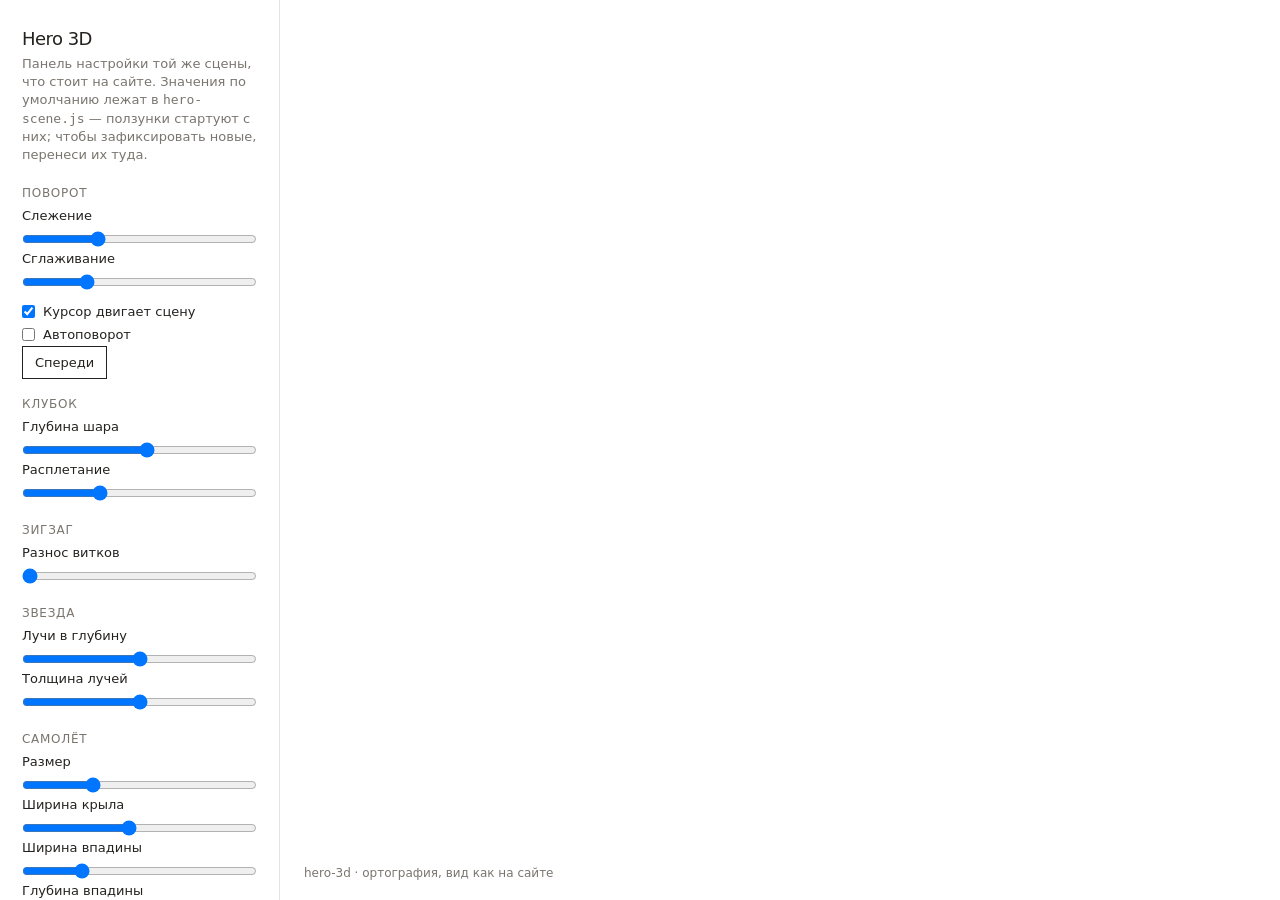
==== hero-3d/index.html @ f41b61de "Replace the desktop hero drawing with a 3D scene that tilts with the cursor. Co-authored-by: Cursor " ====
<!DOCTYPE html>
<html lang="ru">
<head>
    <meta charset="utf-8">
    <meta name="viewport" content="width=device-width, initial-scale=1.0">
    <title>Hero 3D — настройка</title>
    <style>
        :root {
            --ink: #24221f;
            --bg: #ffffff;
            --muted: #7a756e;
            --line: #e6e2dc;
        }
        * { box-sizing: border-box; margin: 0; padding: 0; }
        html, body { height: 100%; }
        body {
            font-family: "Formular Neutral", system-ui, -apple-system, sans-serif;
            background: var(--bg);
            color: var(--ink);
            display: grid;
            grid-template-columns: 280px 1fr;
            min-height: 100%;
        }
        aside {
            border-right: 1px solid var(--line);
            padding: 28px 22px 40px;
            overflow-y: auto;
        }
        h1 {
            font-size: 18px;
            font-weight: 400;
            letter-spacing: -0.03em;
            margin-bottom: 6px;
        }
        .hint {
            font-size: 13px;
            color: var(--muted);
            line-height: 1.4;
            margin-bottom: 22px;
        }
        fieldset {
            border: 0;
            margin-bottom: 18px;
        }
        legend {
            font-size: 12px;
            text-transform: uppercase;
            letter-spacing: 0.06em;
            color: var(--muted);
            margin-bottom: 8px;
        }
        label.row {
            display: grid;
            grid-template-columns: 1fr auto;
            gap: 8px;
            align-items: center;
            font-size: 13px;
            margin-bottom: 8px;
        }
        label.row span.val {
            font-variant-numeric: tabular-nums;
            color: var(--muted);
            min-width: 36px;
            text-align: right;
        }
        input[type="range"] { width: 100%; }
        .checks { display: flex; flex-direction: column; gap: 8px; font-size: 13px; }
        .checks label { display: flex; gap: 8px; align-items: center; cursor: pointer; }
        button {
            appearance: none;
            border: 1px solid var(--ink);
            background: transparent;
            color: var(--ink);
            font: inherit;
            font-size: 13px;
            padding: 8px 12px;
            cursor: pointer;
            margin-right: 6px;
            margin-top: 4px;
        }
        button:hover { background: var(--ink); color: var(--bg); }
        #view {
            position: relative;
            min-height: 100%;
            background: var(--bg);
        }
        canvas { display: block; width: 100%; height: 100%; }
        #overlay-note {
            position: absolute;
            left: 24px;
            bottom: 20px;
            font-size: 12px;
            color: var(--muted);
            pointer-events: none;
        }
    </style>
</head>
<body>
    <aside>
        <h1>Hero 3D</h1>
        <p class="hint">Панель настройки той же сцены, что стоит на сайте. Значения по умолчанию лежат в <code>hero-scene.js</code> — ползунки стартуют с них; чтобы зафиксировать новые, перенеси их туда.</p>

        <fieldset>
            <legend>Поворот</legend>
            <label class="row">Слежение <span class="val" id="v-follow"></span></label>
            <input id="follow" type="range" min="0" max="45" step="0.5" value="14">
            <label class="row">Сглаживание <span class="val" id="v-ease"></span></label>
            <input id="ease" type="range" min="0.02" max="0.25" step="0.01" value="0.08">
            <div class="checks" style="margin-top:10px">
                <label><input id="followOn" type="checkbox" checked> Курсор двигает сцену</label>
                <label><input id="autoSpin" type="checkbox"> Автоповорот</label>
            </div>
            <button id="reset" type="button">Спереди</button>
        </fieldset>

        <fieldset>
            <legend>Клубок</legend>
            <label class="row">Глубина шара <span class="val" id="v-ballDepth"></span></label>
            <input id="ballDepth" type="range" min="0" max="1.5" step="0.05" value="0.8">
            <label class="row">Расплетание <span class="val" id="v-ballTwist"></span></label>
            <input id="ballTwist" type="range" min="0" max="0.5" step="0.01" value="0.16">
        </fieldset>

        <fieldset>
            <legend>Зигзаг</legend>
            <label class="row">Разнос витков <span class="val" id="v-zig"></span></label>
            <input id="zig" type="range" min="0" max="80" step="1" value="0">
        </fieldset>

        <fieldset>
            <legend>Звезда</legend>
            <label class="row">Лучи в глубину <span class="val" id="v-starDepth"></span></label>
            <input id="starDepth" type="range" min="0.4" max="1.6" step="0.05" value="1">
            <label class="row">Толщина лучей <span class="val" id="v-starThick"></span></label>
            <input id="starThick" type="range" min="2" max="10" step="0.5" value="6">
        </fieldset>

        <fieldset>
            <legend>Самолёт</legend>
            <label class="row">Размер <span class="val" id="v-size"></span></label>
            <input id="size" type="range" min="0.6" max="2" step="0.05" value="1">
            <label class="row">Ширина крыла <span class="val" id="v-wingW"></span></label>
            <input id="wingW" type="range" min="0.1" max="0.9" step="0.01" value="0.46">
            <label class="row">Ширина впадины <span class="val" id="v-valleyW"></span></label>
            <input id="valleyW" type="range" min="0.02" max="0.4" step="0.01" value="0.11">
            <label class="row">Глубина впадины <span class="val" id="v-valleyH"></span></label>
            <input id="valleyH" type="range" min="0.05" max="0.6" step="0.01" value="0.23">
            <label class="row">Отступ от линии <span class="val" id="v-gap"></span></label>
            <input id="gap" type="range" min="0" max="60" step="1" value="14">
        </fieldset>

        <fieldset>
            <legend>Ракурс самолёта</legend>
            <label class="row">Поворот <span class="val" id="v-yaw"></span></label>
            <input id="yaw" type="range" min="-45" max="45" step="1" value="0">
            <label class="row">Хвост ниже <span class="val" id="v-pitch"></span></label>
            <input id="pitch" type="range" min="-45" max="45" step="1" value="0">
            <label class="row">Крен <span class="val" id="v-roll"></span></label>
            <input id="roll" type="range" min="-45" max="45" step="1" value="0">
        </fieldset>

        <fieldset>
            <legend>Линия</legend>
            <label class="row">Толщина <span class="val" id="v-width"></span></label>
            <input id="width" type="range" min="1" max="8" step="0.25" value="3">
        </fieldset>

        <fieldset>
            <legend>Сверка</legend>
            <div class="checks">
                <label><input id="overlay" type="checkbox"> Исходник поверх</label>
                <label><input id="edges" type="checkbox"> Рёбра сеток</label>
            </div>
            <label class="row">Прозрачность исходника <span class="val" id="v-overlayOp"></span></label>
            <input id="overlayOp" type="range" min="0" max="1" step="0.05" value="0.45">
        </fieldset>
    </aside>
    <div id="view">
        <div id="overlay-note">hero-3d · ортография, вид как на сайте</div>
    </div>
    <script type="importmap">
    {
        "imports": {
            "three": "./vendor/three.module.min.js",
            "three/addons/": "./vendor/addons/"
        }
    }
    </script>
    <script type="module" src="scene.js"></script>
</body>
</html>
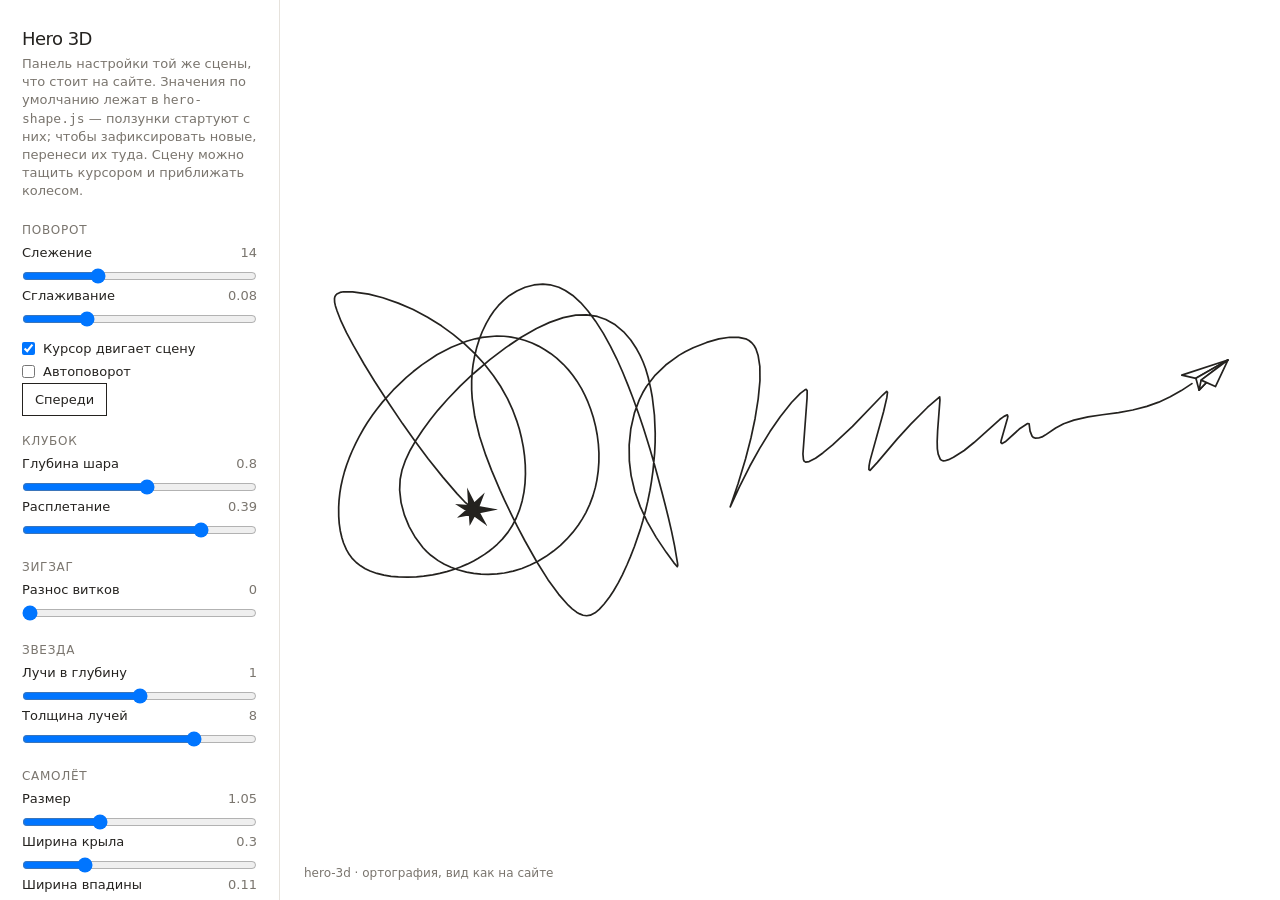
==== commit 2f43854a: "Draw the hero as SVG so it appears with the page instead of waiting on WebGL. Co-authored-by: Cursor" ====
--- a/hero-3d/index.html
+++ b/hero-3d/index.html
@@ -84,7 +84,7 @@
             min-height: 100%;
             background: var(--bg);
         }
-        canvas { display: block; width: 100%; height: 100%; }
+        #view svg { display: block; width: 100%; height: 100%; touch-action: none; }
         #overlay-note {
             position: absolute;
             left: 24px;
@@ -98,7 +98,7 @@
 <body>
     <aside>
         <h1>Hero 3D</h1>
-        <p class="hint">Панель настройки той же сцены, что стоит на сайте. Значения по умолчанию лежат в <code>hero-scene.js</code> — ползунки стартуют с них; чтобы зафиксировать новые, перенеси их туда.</p>
+        <p class="hint">Панель настройки той же сцены, что стоит на сайте. Значения по умолчанию лежат в <code>hero-shape.js</code> — ползунки стартуют с них; чтобы зафиксировать новые, перенеси их туда. Сцену можно тащить курсором и приближать колесом.</p>
 
         <fieldset>
             <legend>Поворот</legend>
@@ -169,7 +169,6 @@
             <legend>Сверка</legend>
             <div class="checks">
                 <label><input id="overlay" type="checkbox"> Исходник поверх</label>
-                <label><input id="edges" type="checkbox"> Рёбра сеток</label>
             </div>
             <label class="row">Прозрачность исходника <span class="val" id="v-overlayOp"></span></label>
             <input id="overlayOp" type="range" min="0" max="1" step="0.05" value="0.45">
@@ -178,14 +177,6 @@
     <div id="view">
         <div id="overlay-note">hero-3d · ортография, вид как на сайте</div>
     </div>
-    <script type="importmap">
-    {
-        "imports": {
-            "three": "./vendor/three.module.min.js",
-            "three/addons/": "./vendor/addons/"
-        }
-    }
-    </script>
     <script type="module" src="scene.js"></script>
 </body>
 </html>
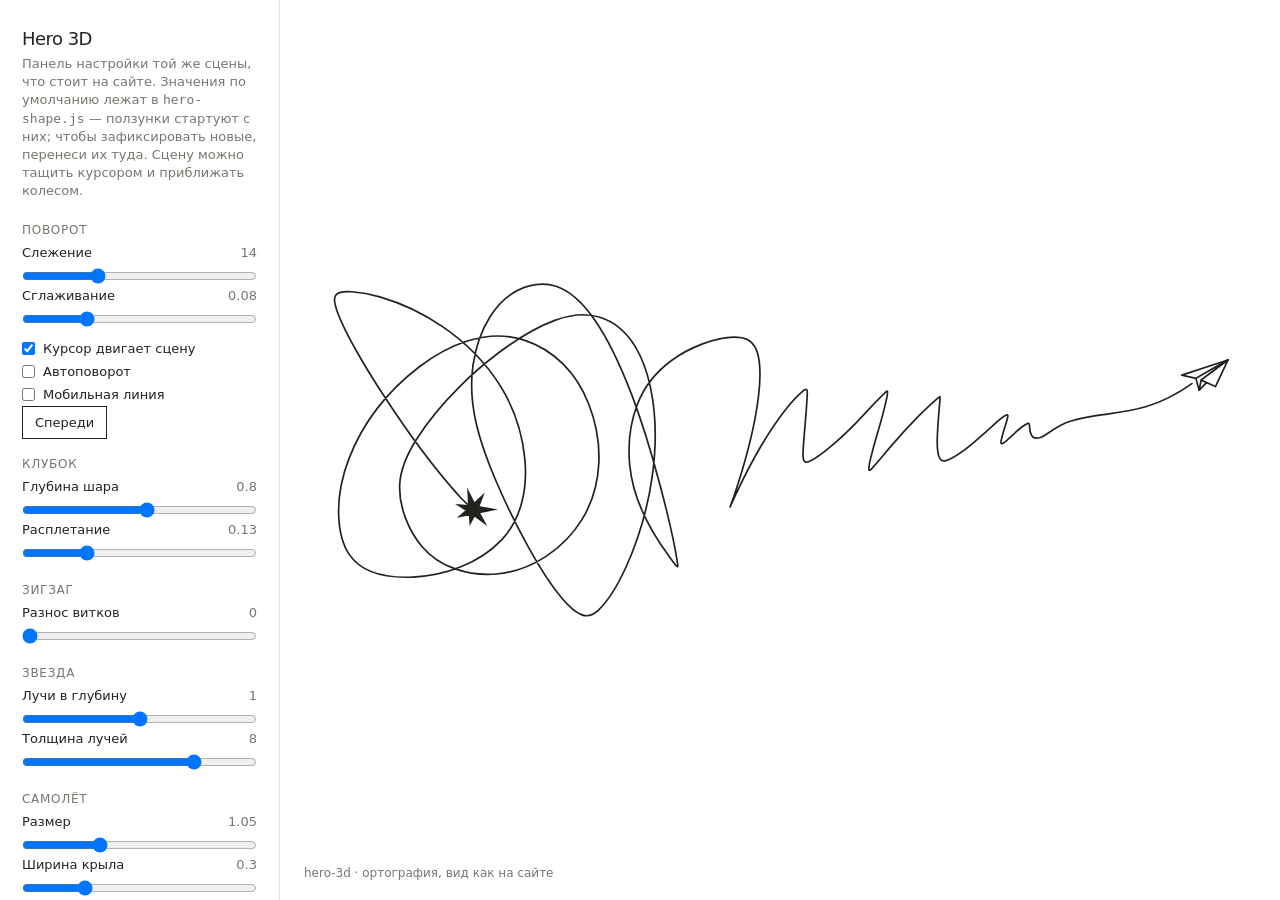
==== commit 10e4ecc5: "Ship a 3D mobile hero that follows the phone, and paint its rest pose with the HTML. The compressed " ====
--- a/hero-3d/index.html
+++ b/hero-3d/index.html
@@ -109,6 +109,7 @@
             <div class="checks" style="margin-top:10px">
                 <label><input id="followOn" type="checkbox" checked> Курсор двигает сцену</label>
                 <label><input id="autoSpin" type="checkbox"> Автоповорот</label>
+                <label><input id="mobileLayout" type="checkbox"> Мобильная линия</label>
             </div>
             <button id="reset" type="button">Спереди</button>
         </fieldset>
@@ -118,7 +119,7 @@
             <label class="row">Глубина шара <span class="val" id="v-ballDepth"></span></label>
             <input id="ballDepth" type="range" min="0" max="1.5" step="0.05" value="0.8">
             <label class="row">Расплетание <span class="val" id="v-ballTwist"></span></label>
-            <input id="ballTwist" type="range" min="0" max="0.5" step="0.01" value="0.16">
+            <input id="ballTwist" type="range" min="0" max="0.5" step="0.01" value="0.13">
         </fieldset>
 
         <fieldset>
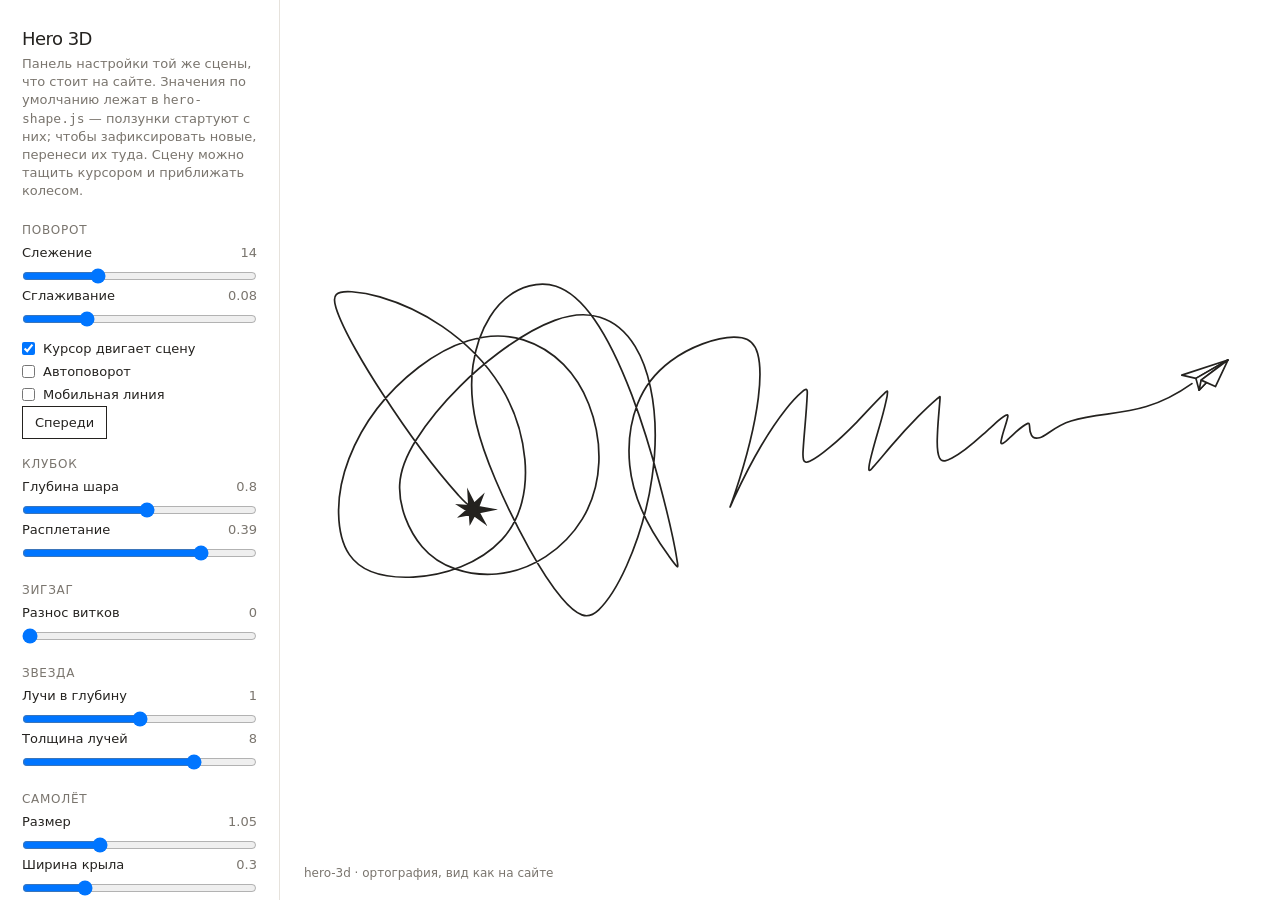
==== commit ff7b715a: "Restore the desktop hero unwind, and keep phone photos sharp under a smaller shadow. Co-authored-by:" ====
--- a/hero-3d/index.html
+++ b/hero-3d/index.html
@@ -119,7 +119,7 @@
             <label class="row">Глубина шара <span class="val" id="v-ballDepth"></span></label>
             <input id="ballDepth" type="range" min="0" max="1.5" step="0.05" value="0.8">
             <label class="row">Расплетание <span class="val" id="v-ballTwist"></span></label>
-            <input id="ballTwist" type="range" min="0" max="0.5" step="0.01" value="0.13">
+            <input id="ballTwist" type="range" min="0" max="0.5" step="0.01" value="0.39">
         </fieldset>
 
         <fieldset>
